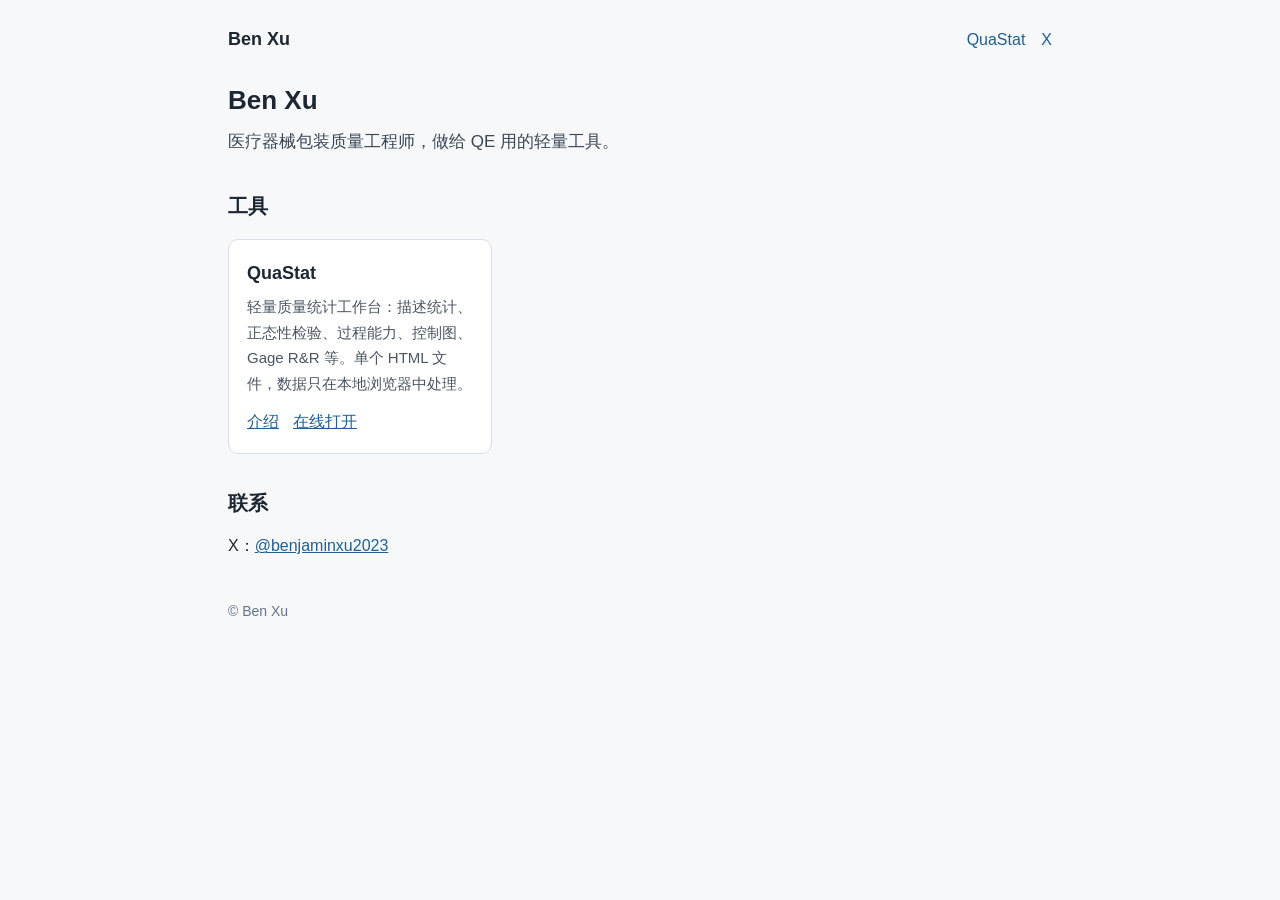
==== index.html @ b97d0167 "site: 首页、QuaStat 介绍页与应用（quastat@0e68700，sha256 fbf8880d…）、同步脚本" ====
<!doctype html>
<html lang="zh-CN">
<head>
<meta charset="utf-8">
<meta name="viewport" content="width=device-width, initial-scale=1">
<title>Ben Xu · 给 QE 用的轻量工具</title>
<meta name="description" content="Ben Xu，医疗器械包装质量工程师，做给 QE 用的轻量工具。">
<link rel="stylesheet" href="/style.css">
</head>
<body>
<div class="wrap">
<header class="site"><a class="name" href="/">Ben Xu</a><nav><a href="/quastat/">QuaStat</a><a href="https://x.com/benjaminxu2023" rel="me noopener">X</a></nav></header>
<main>
<h1>Ben Xu</h1>
<p class="lead">医疗器械包装质量工程师，做给 QE 用的轻量工具。</p>

<h2>工具</h2>
<div class="cards">
  <div class="card">
    <h3>QuaStat</h3>
    <p>轻量质量统计工作台：描述统计、正态性检验、过程能力、控制图、Gage R&amp;R 等。单个 HTML 文件，数据只在本地浏览器中处理。</p>
    <div class="links"><a href="/quastat/">介绍</a><a href="/quastat/app/">在线打开</a></div>
  </div>
</div>

<h2>联系</h2>
<p>X：<a href="https://x.com/benjaminxu2023" rel="me noopener">@benjaminxu2023</a></p>
</main>
<footer>© Ben Xu</footer>
</div>
</body>
</html>
---- style.css ----
*{box-sizing:border-box}
html{-webkit-text-size-adjust:100%}
body{margin:0;font-family:-apple-system,"Segoe UI","PingFang SC","Microsoft YaHei",sans-serif;color:#1d2733;background:#f6f8fa;line-height:1.7}
a{color:#1f5f99}
.wrap{max-width:860px;margin:0 auto;padding:24px 18px 48px}
header.site{display:flex;justify-content:space-between;align-items:center;gap:12px;flex-wrap:wrap;margin-bottom:28px}
header.site .name{font-weight:700;font-size:18px;color:#1d2733;text-decoration:none}
header.site nav a{margin-left:16px;text-decoration:none}
h1{font-size:26px;line-height:1.35;margin:0 0 10px}
h2{font-size:20px;margin:32px 0 12px}
p{margin:0 0 12px}
.lead{font-size:17px;color:#3b4754}
.cards{display:grid;grid-template-columns:repeat(auto-fill,minmax(240px,1fr));gap:16px;margin-top:16px}
.card{background:#fff;border:1px solid #d8dee4;border-radius:10px;padding:18px;display:flex;flex-direction:column}
.card h3{margin:0 0 6px;font-size:18px}
.card p{color:#4b5563;font-size:15px;flex:1}
.card .links a{margin-right:14px}
.btn{display:inline-block;background:#1f5f99;color:#fff;text-decoration:none;font-weight:600;padding:12px 26px;border-radius:8px;font-size:17px}
.btn:hover{background:#174a78}
.btn.secondary{background:#fff;color:#1f5f99;border:1px solid #1f5f99}
.cta{margin:20px 0 8px;display:flex;gap:12px;flex-wrap:wrap}
ul{padding-left:22px;margin:0 0 12px}
li{margin:4px 0}
figure{margin:18px 0}
figure img{width:100%;height:auto;border:1px solid #d8dee4;border-radius:8px;background:#fff}
figcaption{font-size:14px;color:#64748b;margin-top:6px}
.note{background:#fff8e6;border:1px solid #f2d48a;border-radius:8px;padding:12px 14px;font-size:15px}
table{border-collapse:collapse;width:100%;font-size:14px;background:#fff}
th,td{border:1px solid #d8dee4;padding:6px 8px;text-align:left}
.tbl{overflow-x:auto}
footer{margin-top:40px;font-size:14px;color:#64748b}
@media (max-width:520px){h1{font-size:22px}.btn{display:block;text-align:center}header.site nav a{margin:0 14px 0 0}}
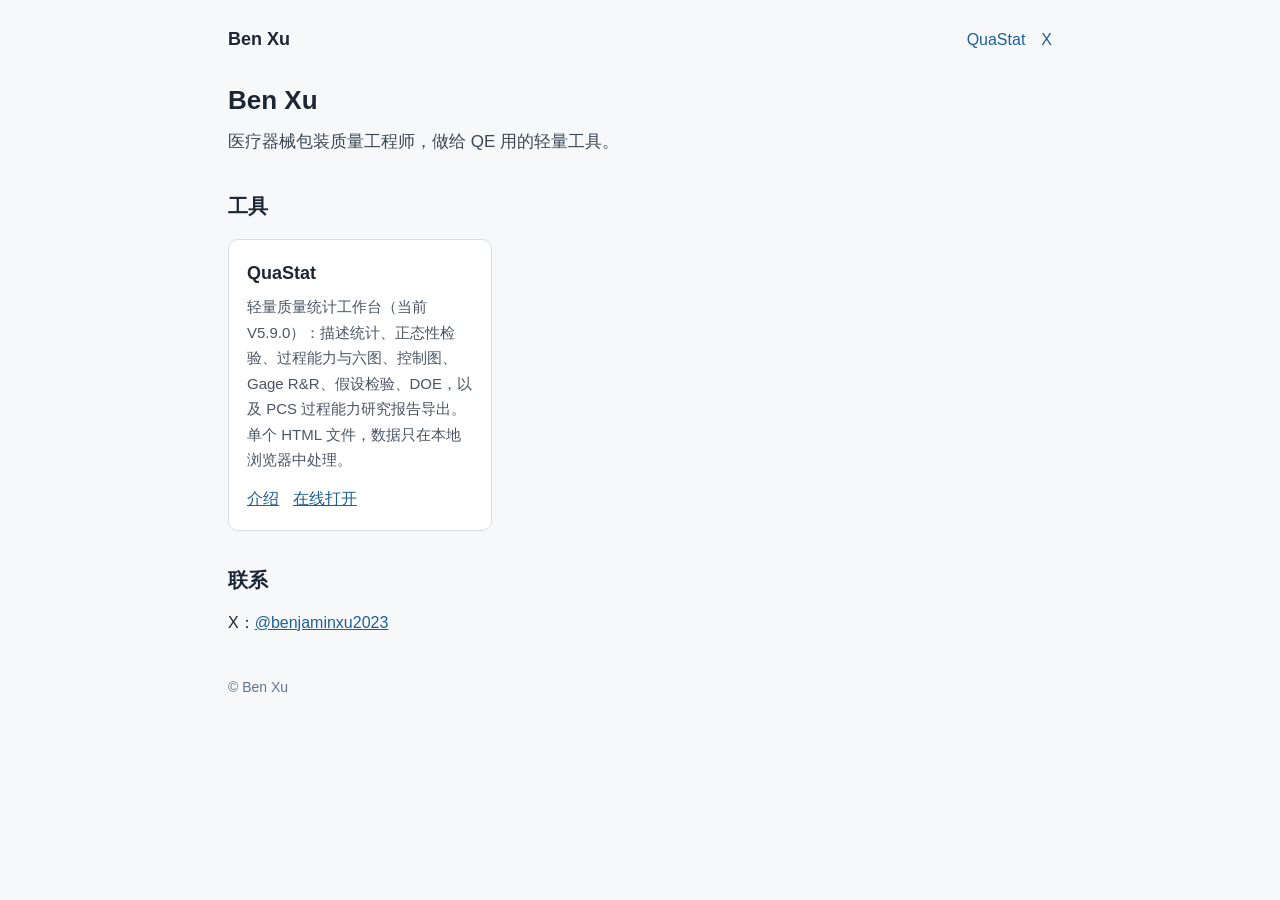
==== commit faabc018: "QuaStat 介绍页更新到 V5.9.0 - 功能列表按 9 组重写：工作表与数据工具 / 基础统计 / 过程能力 / 控制图 /   测量系统分析 / 假设检验 / 质量工程与设计 / 图形与 G" ====
--- a/index.html
+++ b/index.html
@@ -18,7 +18,7 @@
 <div class="cards">
   <div class="card">
     <h3>QuaStat</h3>
-    <p>轻量质量统计工作台：描述统计、正态性检验、过程能力、控制图、Gage R&amp;R 等。单个 HTML 文件，数据只在本地浏览器中处理。</p>
+    <p>轻量质量统计工作台（当前 V5.9.0）：描述统计、正态性检验、过程能力与六图、控制图、Gage R&amp;R、假设检验、DOE，以及 PCS 过程能力研究报告导出。单个 HTML 文件，数据只在本地浏览器中处理。</p>
     <div class="links"><a href="/quastat/">介绍</a><a href="/quastat/app/">在线打开</a></div>
   </div>
 </div>
--- a/style.css
+++ b/style.css
@@ -8,6 +8,7 @@
 header.site nav a{margin-left:16px;text-decoration:none}
 h1{font-size:26px;line-height:1.35;margin:0 0 10px}
 h2{font-size:20px;margin:32px 0 12px}
+h3{font-size:16px;margin:20px 0 6px;color:#1d2733}
 p{margin:0 0 12px}
 .lead{font-size:17px;color:#3b4754}
 .cards{display:grid;grid-template-columns:repeat(auto-fill,minmax(240px,1fr));gap:16px;margin-top:16px}
